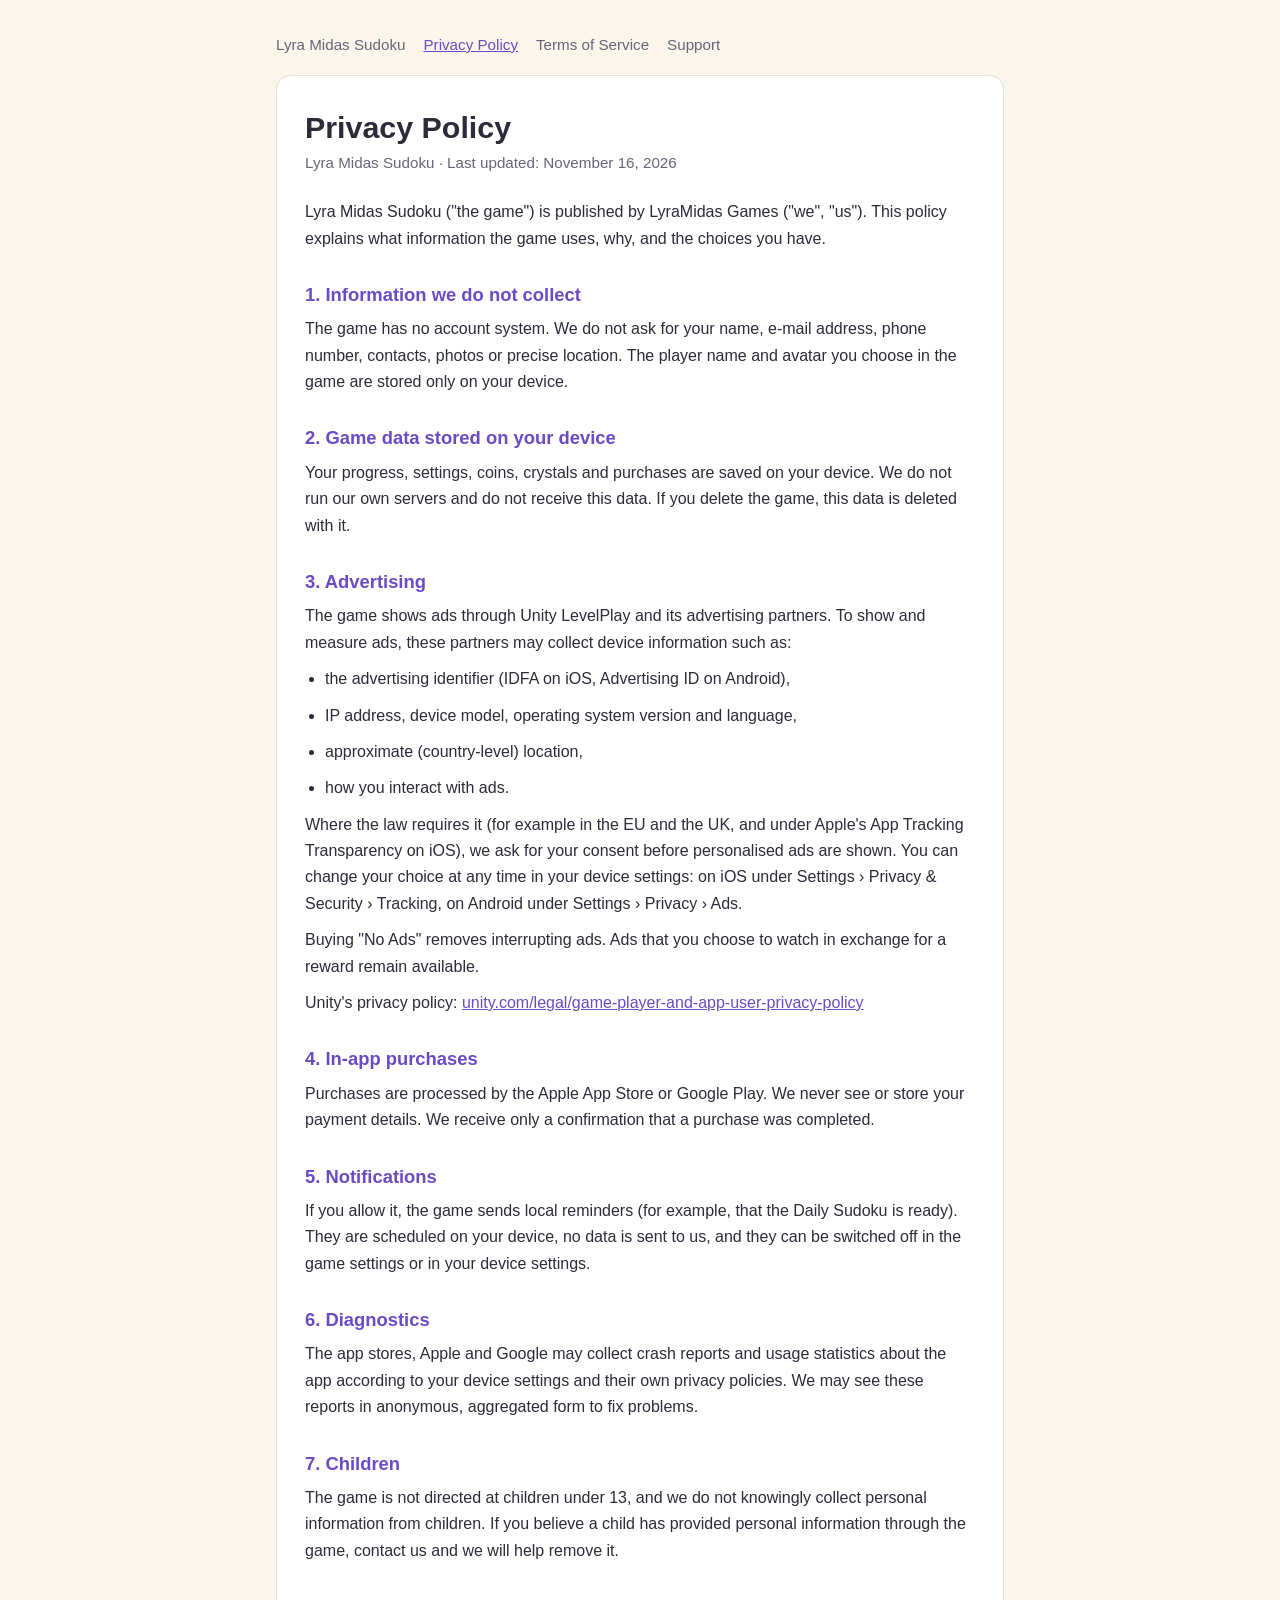
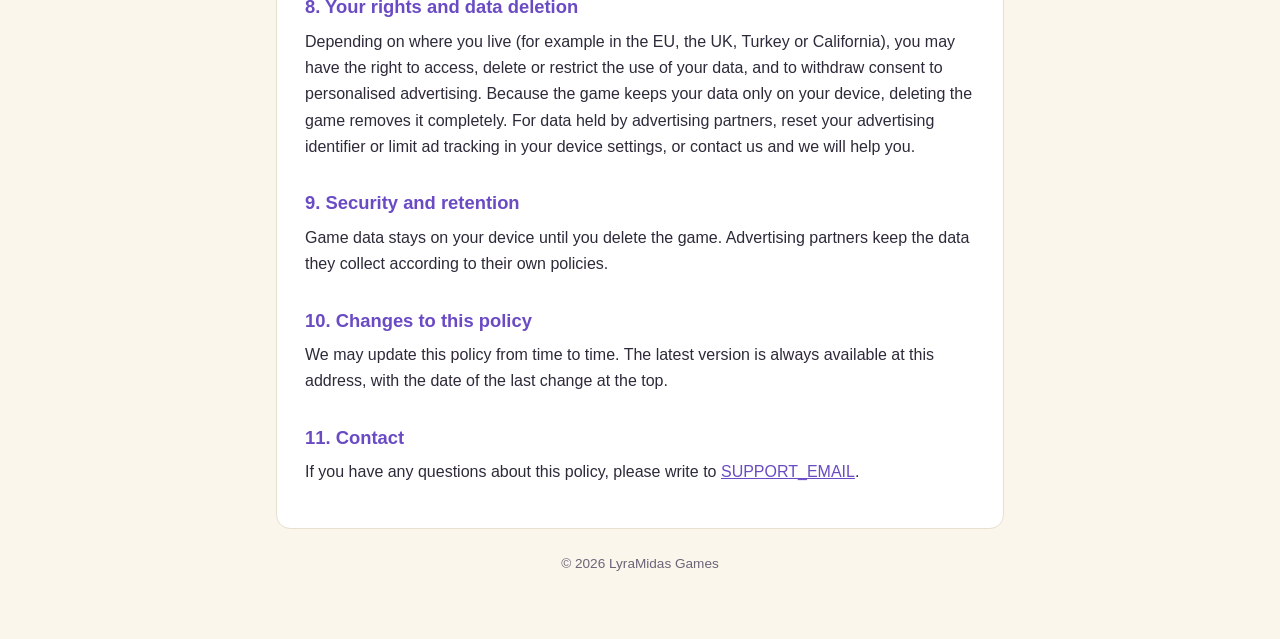
==== privacy-policy.html @ ed334d9f "Add files via upload" ====
<!doctype html>
<html lang="en">
<head>
<meta charset="utf-8">
<meta name="viewport" content="width=device-width, initial-scale=1">
<title>Privacy Policy – Lyra Midas Sudoku</title>
<meta name="description" content="Privacy Policy for the mobile game Lyra Midas Sudoku by LyraMidas Games.">
<link rel="stylesheet" href="style.css">
</head>
<body>
<main>
<nav>
  <a href="index.html">Lyra Midas Sudoku</a>
  <a href="privacy-policy.html" aria-current="page">Privacy Policy</a>
  <a href="terms-of-service.html">Terms of Service</a>
  <a href="support.html">Support</a>
</nav>
<div class="card">
  <h1>Privacy Policy</h1>
  <p class="meta">Lyra Midas Sudoku · Last updated: November 16, 2026</p>

  <p>Lyra Midas Sudoku ("the game") is published by LyraMidas Games ("we", "us"). This policy explains what information the game uses, why, and the choices you have.</p>

  <h2>1. Information we do not collect</h2>
  <p>The game has no account system. We do not ask for your name, e-mail address, phone number, contacts, photos or precise location. The player name and avatar you choose in the game are stored only on your device.</p>

  <h2>2. Game data stored on your device</h2>
  <p>Your progress, settings, coins, crystals and purchases are saved on your device. We do not run our own servers and do not receive this data. If you delete the game, this data is deleted with it.</p>

  <h2>3. Advertising</h2>
  <p>The game shows ads through Unity LevelPlay and its advertising partners. To show and measure ads, these partners may collect device information such as:</p>
  <ul>
    <li>the advertising identifier (IDFA on iOS, Advertising ID on Android),</li>
    <li>IP address, device model, operating system version and language,</li>
    <li>approximate (country-level) location,</li>
    <li>how you interact with ads.</li>
  </ul>
  <p>Where the law requires it (for example in the EU and the UK, and under Apple's App Tracking Transparency on iOS), we ask for your consent before personalised ads are shown. You can change your choice at any time in your device settings: on iOS under Settings › Privacy &amp; Security › Tracking, on Android under Settings › Privacy › Ads.</p>
  <p>Buying "No Ads" removes interrupting ads. Ads that you choose to watch in exchange for a reward remain available.</p>
  <p>Unity's privacy policy: <a href="https://unity.com/legal/game-player-and-app-user-privacy-policy">unity.com/legal/game-player-and-app-user-privacy-policy</a></p>

  <h2>4. In-app purchases</h2>
  <p>Purchases are processed by the Apple App Store or Google Play. We never see or store your payment details. We receive only a confirmation that a purchase was completed.</p>

  <h2>5. Notifications</h2>
  <p>If you allow it, the game sends local reminders (for example, that the Daily Sudoku is ready). They are scheduled on your device, no data is sent to us, and they can be switched off in the game settings or in your device settings.</p>

  <h2>6. Diagnostics</h2>
  <p>The app stores, Apple and Google may collect crash reports and usage statistics about the app according to your device settings and their own privacy policies. We may see these reports in anonymous, aggregated form to fix problems.</p>

  <h2>7. Children</h2>
  <p>The game is not directed at children under 13, and we do not knowingly collect personal information from children. If you believe a child has provided personal information through the game, contact us and we will help remove it.</p>

  <h2>8. Your rights and data deletion</h2>
  <p>Depending on where you live (for example in the EU, the UK, Turkey or California), you may have the right to access, delete or restrict the use of your data, and to withdraw consent to personalised advertising. Because the game keeps your data only on your device, deleting the game removes it completely. For data held by advertising partners, reset your advertising identifier or limit ad tracking in your device settings, or contact us and we will help you.</p>

  <h2>9. Security and retention</h2>
  <p>Game data stays on your device until you delete the game. Advertising partners keep the data they collect according to their own policies.</p>

  <h2>10. Changes to this policy</h2>
  <p>We may update this policy from time to time. The latest version is always available at this address, with the date of the last change at the top.</p>

  <h2>11. Contact</h2>
  <p>If you have any questions about this policy, please write to <a href="mailto:SUPPORT_EMAIL">SUPPORT_EMAIL</a>.</p>
</div>
<footer>© 2026 LyraMidas Games</footer>
</main>
</body>
</html>
---- style.css ----
:root {
  --bg: #fbf6ec; --card: #ffffff; --text: #2e2a3a; --muted: #6b6478;
  --accent: #6a4bc4; --rule: #e7dfcf;
}
@media (prefers-color-scheme: dark) {
  :root { --bg: #17141f; --card: #211d2c; --text: #ece8f4; --muted: #a59fb3; --accent: #b59cff; --rule: #343044; }
}
* { box-sizing: border-box; }
body {
  margin: 0; background: var(--bg); color: var(--text);
  font: 16px/1.65 -apple-system, BlinkMacSystemFont, "Segoe UI", Roboto, Helvetica, Arial, sans-serif;
}
main { max-width: 760px; margin: 0 auto; padding: 32px 16px 64px; }
nav { display: flex; flex-wrap: wrap; gap: 6px 18px; margin: 0 0 18px; font-size: .95rem; }
nav a { color: var(--muted); text-decoration: none; }
nav a:hover, nav a[aria-current="page"] { color: var(--accent); text-decoration: underline; }
.card { background: var(--card); border: 1px solid var(--rule); border-radius: 14px; padding: 32px 28px; }
h1 { font-size: 1.9rem; line-height: 1.25; margin: 0 0 4px; }
.meta { color: var(--muted); margin: 0 0 24px; font-size: .95rem; }
h2 { font-size: 1.15rem; margin: 28px 0 6px; color: var(--accent); }
h3 { font-size: 1rem; margin: 18px 0 4px; }
p, li { margin: 0 0 10px; }
ul { padding-left: 20px; margin: 0 0 10px; }
a { color: var(--accent); }
.links { list-style: none; padding: 0; }
.links li { margin: 0 0 12px; }
.links a { font-size: 1.1rem; font-weight: 600; }
.links span { display: block; color: var(--muted); font-size: .95rem; }
footer { color: var(--muted); font-size: .85rem; text-align: center; margin-top: 24px; }
@media (max-width: 480px) { .card { padding: 24px 18px; } h1 { font-size: 1.55rem; } }
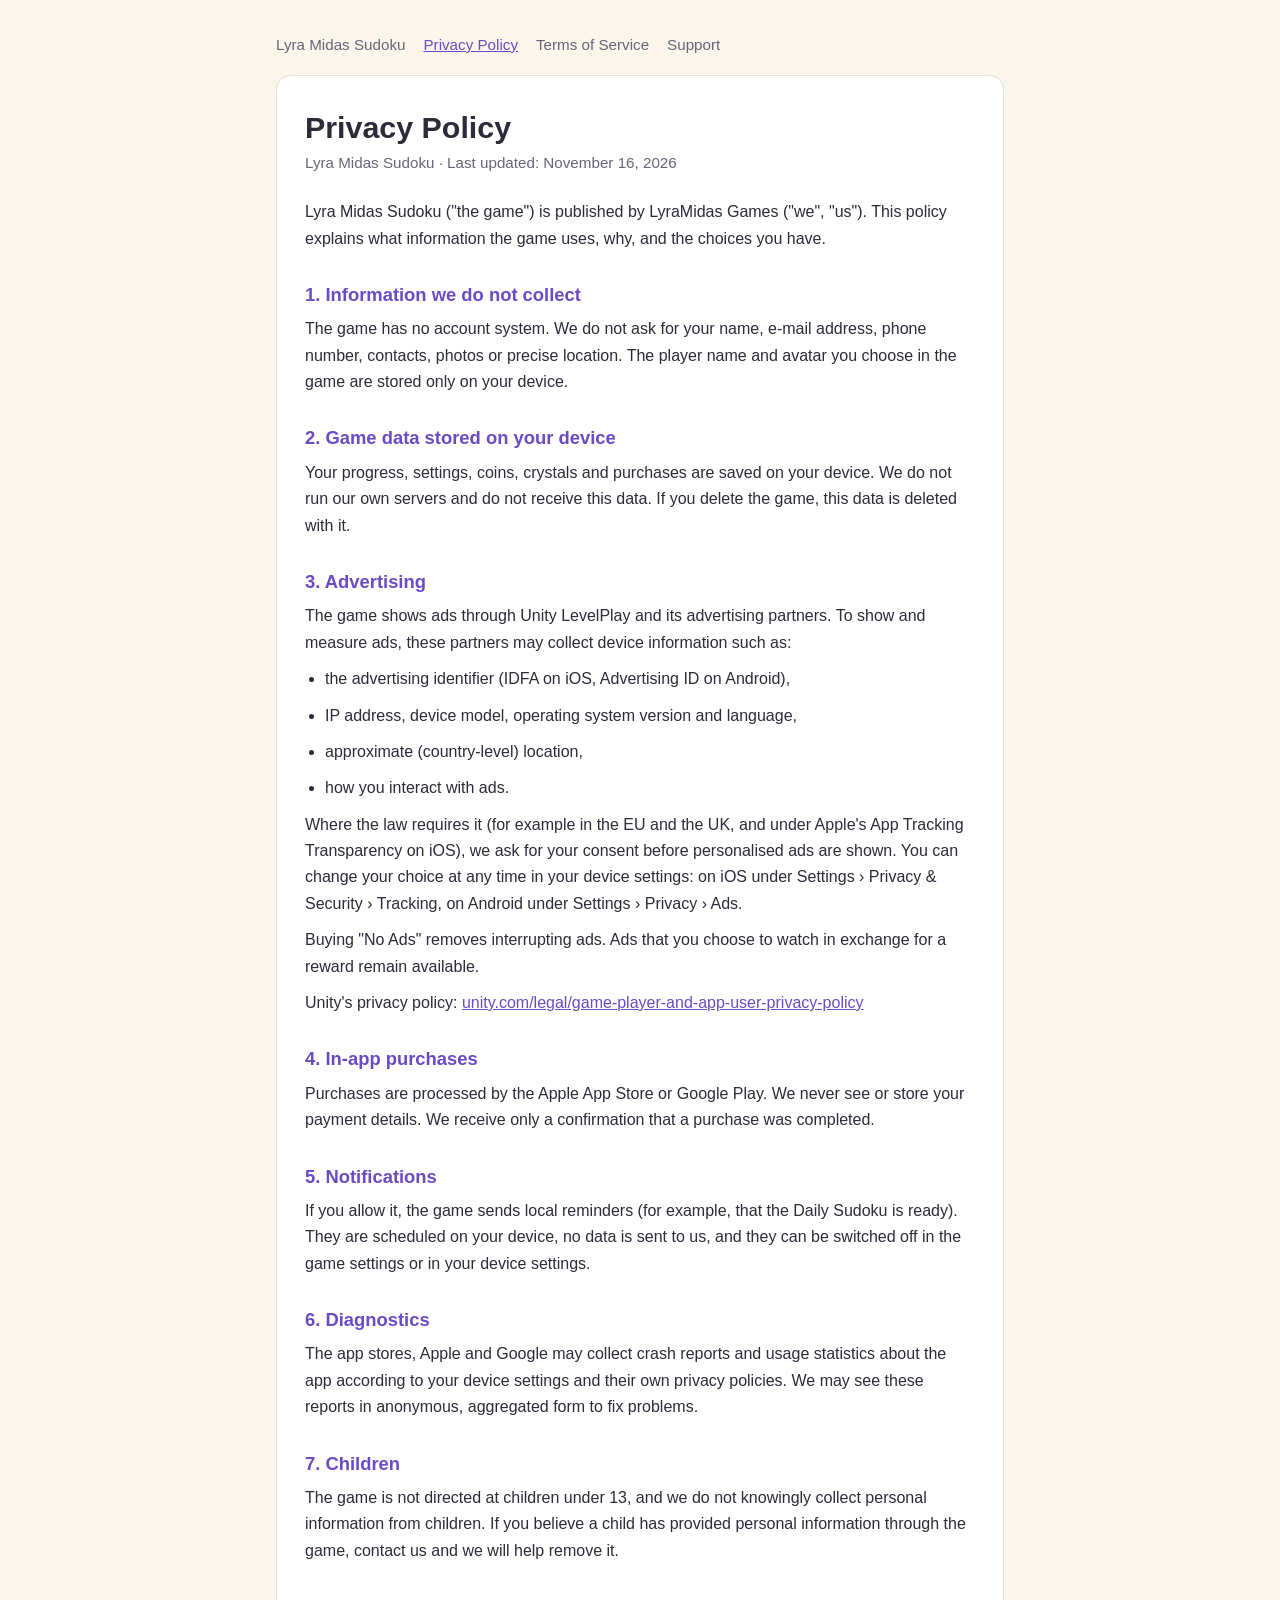
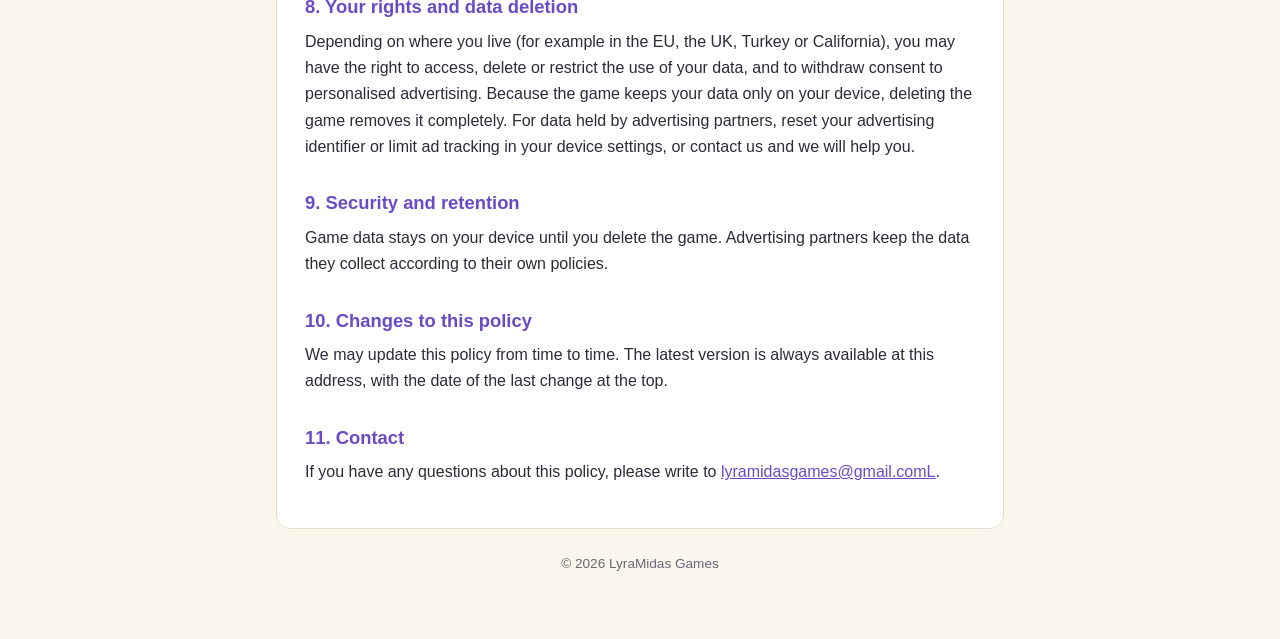
==== commit e9b9f343: "Update privacy-policy.html" ====
--- a/privacy-policy.html
+++ b/privacy-policy.html
@@ -61,7 +61,7 @@
   <p>We may update this policy from time to time. The latest version is always available at this address, with the date of the last change at the top.</p>
 
   <h2>11. Contact</h2>
-  <p>If you have any questions about this policy, please write to <a href="mailto:SUPPORT_EMAIL">SUPPORT_EMAIL</a>.</p>
+  <p>If you have any questions about this policy, please write to <a href="mailto:lyramidasgames@gmail.comL">lyramidasgames@gmail.comL</a>.</p>
 </div>
 <footer>© 2026 LyraMidas Games</footer>
 </main>
